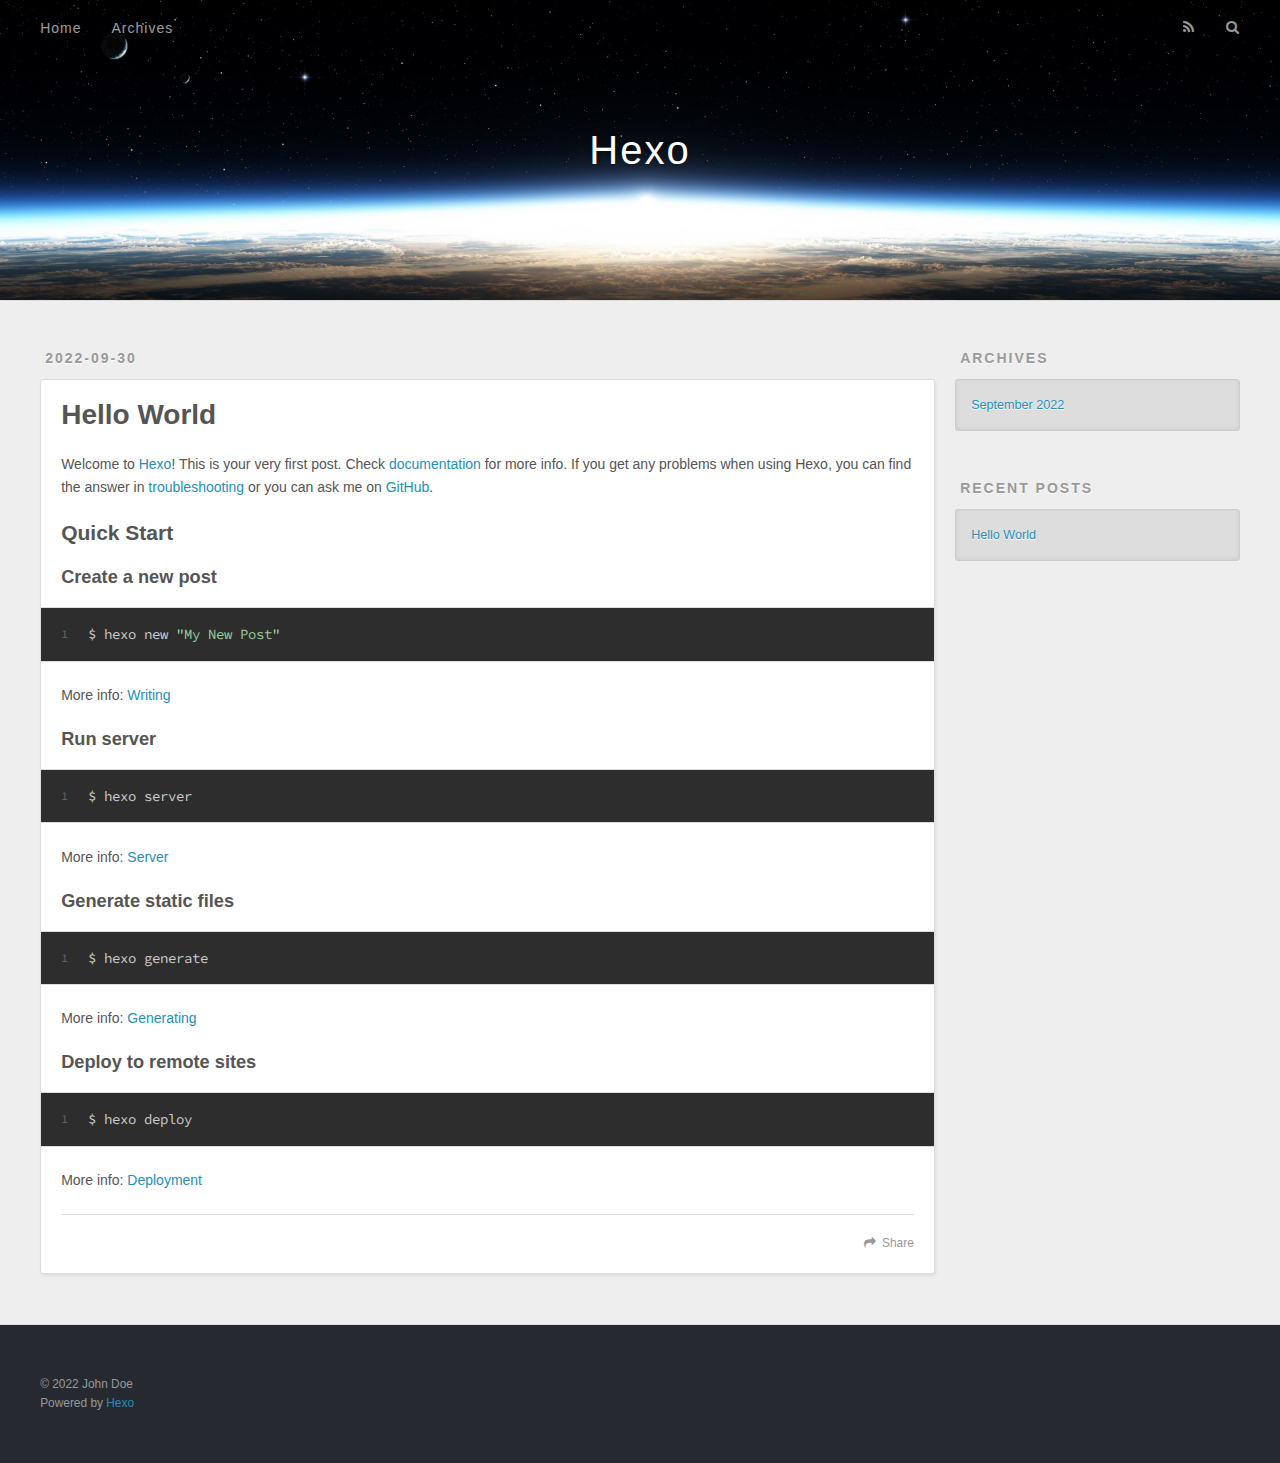
==== index.html @ 2710d6b4 "Site updated: 2022-09-30 20:19:35" ====
<!DOCTYPE html>
<html>
<head>
  <meta charset="utf-8">
  

  
  <title>Hexo</title>
  <meta name="viewport" content="width=device-width, initial-scale=1, maximum-scale=1">
  <meta property="og:type" content="website">
<meta property="og:title" content="Hexo">
<meta property="og:url" content="http://example.com/index.html">
<meta property="og:site_name" content="Hexo">
<meta property="og:locale" content="en_US">
<meta property="article:author" content="John Doe">
<meta name="twitter:card" content="summary">
  
    <link rel="alternate" href="/atom.xml" title="Hexo" type="application/atom+xml">
  
  
    <link rel="icon" href="/favicon.png">
  
  
    <link href="//fonts.googleapis.com/css?family=Source+Code+Pro" rel="stylesheet" type="text/css">
  
  
<link rel="stylesheet" href="/css/style.css">

<meta name="generator" content="Hexo 5.4.2"></head>

<body>
  <div id="container">
    <div id="wrap">
      <header id="header">
  <div id="banner"></div>
  <div id="header-outer" class="outer">
    <div id="header-title" class="inner">
      <h1 id="logo-wrap">
        <a href="/" id="logo">Hexo</a>
      </h1>
      
    </div>
    <div id="header-inner" class="inner">
      <nav id="main-nav">
        <a id="main-nav-toggle" class="nav-icon"></a>
        
          <a class="main-nav-link" href="/">Home</a>
        
          <a class="main-nav-link" href="/archives">Archives</a>
        
      </nav>
      <nav id="sub-nav">
        
          <a id="nav-rss-link" class="nav-icon" href="/atom.xml" title="RSS Feed"></a>
        
        <a id="nav-search-btn" class="nav-icon" title="Search"></a>
      </nav>
      <div id="search-form-wrap">
        <form action="//google.com/search" method="get" accept-charset="UTF-8" class="search-form"><input type="search" name="q" class="search-form-input" placeholder="Search"><button type="submit" class="search-form-submit">&#xF002;</button><input type="hidden" name="sitesearch" value="http://example.com"></form>
      </div>
    </div>
  </div>
</header>
      <div class="outer">
        <section id="main">
  
    <article id="post-hello-world" class="article article-type-post" itemscope itemprop="blogPost">
  <div class="article-meta">
    <a href="/2022/09/30/hello-world/" class="article-date">
  <time datetime="2022-09-30T12:15:28.536Z" itemprop="datePublished">2022-09-30</time>
</a>
    
  </div>
  <div class="article-inner">
    
    
      <header class="article-header">
        
  
    <h1 itemprop="name">
      <a class="article-title" href="/2022/09/30/hello-world/">Hello World</a>
    </h1>
  

      </header>
    
    <div class="article-entry" itemprop="articleBody">
      
        <p>Welcome to <a target="_blank" rel="noopener" href="https://hexo.io/">Hexo</a>! This is your very first post. Check <a target="_blank" rel="noopener" href="https://hexo.io/docs/">documentation</a> for more info. If you get any problems when using Hexo, you can find the answer in <a target="_blank" rel="noopener" href="https://hexo.io/docs/troubleshooting.html">troubleshooting</a> or you can ask me on <a target="_blank" rel="noopener" href="https://github.com/hexojs/hexo/issues">GitHub</a>.</p>
<h2 id="Quick-Start"><a href="#Quick-Start" class="headerlink" title="Quick Start"></a>Quick Start</h2><h3 id="Create-a-new-post"><a href="#Create-a-new-post" class="headerlink" title="Create a new post"></a>Create a new post</h3><figure class="highlight bash"><table><tr><td class="gutter"><pre><span class="line">1</span><br></pre></td><td class="code"><pre><span class="line">$ hexo new <span class="string">&quot;My New Post&quot;</span></span><br></pre></td></tr></table></figure>

<p>More info: <a target="_blank" rel="noopener" href="https://hexo.io/docs/writing.html">Writing</a></p>
<h3 id="Run-server"><a href="#Run-server" class="headerlink" title="Run server"></a>Run server</h3><figure class="highlight bash"><table><tr><td class="gutter"><pre><span class="line">1</span><br></pre></td><td class="code"><pre><span class="line">$ hexo server</span><br></pre></td></tr></table></figure>

<p>More info: <a target="_blank" rel="noopener" href="https://hexo.io/docs/server.html">Server</a></p>
<h3 id="Generate-static-files"><a href="#Generate-static-files" class="headerlink" title="Generate static files"></a>Generate static files</h3><figure class="highlight bash"><table><tr><td class="gutter"><pre><span class="line">1</span><br></pre></td><td class="code"><pre><span class="line">$ hexo generate</span><br></pre></td></tr></table></figure>

<p>More info: <a target="_blank" rel="noopener" href="https://hexo.io/docs/generating.html">Generating</a></p>
<h3 id="Deploy-to-remote-sites"><a href="#Deploy-to-remote-sites" class="headerlink" title="Deploy to remote sites"></a>Deploy to remote sites</h3><figure class="highlight bash"><table><tr><td class="gutter"><pre><span class="line">1</span><br></pre></td><td class="code"><pre><span class="line">$ hexo deploy</span><br></pre></td></tr></table></figure>

<p>More info: <a target="_blank" rel="noopener" href="https://hexo.io/docs/one-command-deployment.html">Deployment</a></p>

      
    </div>
    <footer class="article-footer">
      <a data-url="http://example.com/2022/09/30/hello-world/" data-id="cl8og8wi50000aouy9uccczaz" class="article-share-link">Share</a>
      
      
    </footer>
  </div>
  
</article>


  


</section>
        
          <aside id="sidebar">
  
    

  
    

  
    
  
    
  <div class="widget-wrap">
    <h3 class="widget-title">Archives</h3>
    <div class="widget">
      <ul class="archive-list"><li class="archive-list-item"><a class="archive-list-link" href="/archives/2022/09/">September 2022</a></li></ul>
    </div>
  </div>


  
    
  <div class="widget-wrap">
    <h3 class="widget-title">Recent Posts</h3>
    <div class="widget">
      <ul>
        
          <li>
            <a href="/2022/09/30/hello-world/">Hello World</a>
          </li>
        
      </ul>
    </div>
  </div>

  
</aside>
        
      </div>
      <footer id="footer">
  
  <div class="outer">
    <div id="footer-info" class="inner">
      &copy; 2022 John Doe<br>
      Powered by <a href="http://hexo.io/" target="_blank">Hexo</a>
    </div>
  </div>
</footer>
    </div>
    <nav id="mobile-nav">
  
    <a href="/" class="mobile-nav-link">Home</a>
  
    <a href="/archives" class="mobile-nav-link">Archives</a>
  
</nav>
    

<script src="//ajax.googleapis.com/ajax/libs/jquery/2.0.3/jquery.min.js"></script>


  
<link rel="stylesheet" href="/fancybox/jquery.fancybox.css">

  
<script src="/fancybox/jquery.fancybox.pack.js"></script>




<script src="/js/script.js"></script>




  </div>
</body>
</html>
---- css/style.css ----
body {
  width: 100%;
}
body:before,
body:after {
  content: "";
  display: table;
}
body:after {
  clear: both;
}
html,
body,
div,
span,
applet,
object,
iframe,
h1,
h2,
h3,
h4,
h5,
h6,
p,
blockquote,
pre,
a,
abbr,
acronym,
address,
big,
cite,
code,
del,
dfn,
em,
img,
ins,
kbd,
q,
s,
samp,
small,
strike,
strong,
sub,
sup,
tt,
var,
dl,
dt,
dd,
ol,
ul,
li,
fieldset,
form,
label,
legend,
table,
caption,
tbody,
tfoot,
thead,
tr,
th,
td {
  margin: 0;
  padding: 0;
  border: 0;
  outline: 0;
  font-weight: inherit;
  font-style: inherit;
  font-family: inherit;
  font-size: 100%;
  vertical-align: baseline;
}
body {
  line-height: 1;
  color: #000;
  background: #fff;
}
ol,
ul {
  list-style: none;
}
table {
  border-collapse: separate;
  border-spacing: 0;
  vertical-align: middle;
}
caption,
th,
td {
  text-align: left;
  font-weight: normal;
  vertical-align: middle;
}
a img {
  border: none;
}
input,
button {
  margin: 0;
  padding: 0;
}
input::-moz-focus-inner,
button::-moz-focus-inner {
  border: 0;
  padding: 0;
}
@font-face {
  font-family: FontAwesome;
  font-style: normal;
  font-weight: normal;
  src: url("fonts/fontawesome-webfont.eot?v=#4.0.3");
  src: url("fonts/fontawesome-webfont.eot?#iefix&v=#4.0.3") format("embedded-opentype"), url("fonts/fontawesome-webfont.woff?v=#4.0.3") format("woff"), url("fonts/fontawesome-webfont.ttf?v=#4.0.3") format("truetype"), url("fonts/fontawesome-webfont.svg#fontawesomeregular?v=#4.0.3") format("svg");
}
html,
body,
#container {
  height: 100%;
}
body {
  background: #eee;
  font: 14px -apple-system, BlinkMacSystemFont, "Segoe UI", "Roboto", "Oxygen", "Ubuntu", "Cantarell", "Fira Sans", "Droid Sans", "Helvetica Neue", sans-serif;
  -webkit-text-size-adjust: 100%;
}
.outer {
  max-width: 1220px;
  margin: 0 auto;
  padding: 0 20px;
}
.outer:before,
.outer:after {
  content: "";
  display: table;
}
.outer:after {
  clear: both;
}
.inner {
  display: inline;
  float: left;
  width: 98.33333333333333%;
  margin: 0 0.833333333333333%;
}
.left,
.alignleft {
  float: left;
}
.right,
.alignright {
  float: right;
}
.clear {
  clear: both;
}
#container {
  position: relative;
}
.mobile-nav-on {
  overflow: hidden;
}
#wrap {
  height: 100%;
  width: 100%;
  position: absolute;
  top: 0;
  left: 0;
  -webkit-transition: 0.2s ease-out;
  -moz-transition: 0.2s ease-out;
  -ms-transition: 0.2s ease-out;
  transition: 0.2s ease-out;
  z-index: 1;
  background: #eee;
}
.mobile-nav-on #wrap {
  left: 280px;
}
@media screen and (min-width: 768px) {
  #main {
    display: inline;
    float: left;
    width: 73.33333333333333%;
    margin: 0 0.833333333333333%;
  }
}
.article-date,
.article-category-link,
.archive-year,
.widget-title {
  text-decoration: none;
  text-transform: uppercase;
  letter-spacing: 2px;
  color: #999;
  margin-bottom: 1em;
  margin-left: 5px;
  line-height: 1em;
  text-shadow: 0 1px #fff;
  font-weight: bold;
}
.article-inner,
.archive-article-inner {
  background: #fff;
  -webkit-box-shadow: 1px 2px 3px #ddd;
  box-shadow: 1px 2px 3px #ddd;
  border: 1px solid #ddd;
  border-radius: 3px;
}
.article-entry h1,
.widget h1 {
  font-size: 2em;
}
.article-entry h2,
.widget h2 {
  font-size: 1.5em;
}
.article-entry h3,
.widget h3 {
  font-size: 1.3em;
}
.article-entry h4,
.widget h4 {
  font-size: 1.2em;
}
.article-entry h5,
.widget h5 {
  font-size: 1em;
}
.article-entry h6,
.widget h6 {
  font-size: 1em;
  color: #999;
}
.article-entry hr,
.widget hr {
  border: 1px dashed #ddd;
}
.article-entry strong,
.widget strong {
  font-weight: bold;
}
.article-entry em,
.widget em,
.article-entry cite,
.widget cite {
  font-style: italic;
}
.article-entry sup,
.widget sup,
.article-entry sub,
.widget sub {
  font-size: 0.75em;
  line-height: 0;
  position: relative;
  vertical-align: baseline;
}
.article-entry sup,
.widget sup {
  top: -0.5em;
}
.article-entry sub,
.widget sub {
  bottom: -0.2em;
}
.article-entry small,
.widget small {
  font-size: 0.85em;
}
.article-entry acronym,
.widget acronym,
.article-entry abbr,
.widget abbr {
  border-bottom: 1px dotted;
}
.article-entry ul,
.widget ul,
.article-entry ol,
.widget ol,
.article-entry dl,
.widget dl {
  margin: 0 20px;
  line-height: 1.6em;
}
.article-entry ul ul,
.widget ul ul,
.article-entry ol ul,
.widget ol ul,
.article-entry ul ol,
.widget ul ol,
.article-entry ol ol,
.widget ol ol {
  margin-top: 0;
  margin-bottom: 0;
}
.article-entry ul,
.widget ul {
  list-style: disc;
}
.article-entry ol,
.widget ol {
  list-style: decimal;
}
.article-entry dt,
.widget dt {
  font-weight: bold;
}
#header {
  height: 300px;
  position: relative;
  border-bottom: 1px solid #ddd;
}
#header:before,
#header:after {
  content: "";
  position: absolute;
  left: 0;
  right: 0;
  height: 40px;
}
#header:before {
  top: 0;
  background: -webkit-linear-gradient(rgba(0,0,0,0.2), transparent);
  background: -moz-linear-gradient(rgba(0,0,0,0.2), transparent);
  background: -ms-linear-gradient(rgba(0,0,0,0.2), transparent);
  background: linear-gradient(rgba(0,0,0,0.2), transparent);
}
#header:after {
  bottom: 0;
  background: -webkit-linear-gradient(transparent, rgba(0,0,0,0.2));
  background: -moz-linear-gradient(transparent, rgba(0,0,0,0.2));
  background: -ms-linear-gradient(transparent, rgba(0,0,0,0.2));
  background: linear-gradient(transparent, rgba(0,0,0,0.2));
}
#header-outer {
  height: 100%;
  position: relative;
}
#header-inner {
  position: relative;
  overflow: hidden;
}
#banner {
  position: absolute;
  top: 0;
  left: 0;
  width: 100%;
  height: 100%;
  background: url("images/banner.jpg") center #000;
  background-size: cover;
  z-index: -1;
}
#header-title {
  text-align: center;
  height: 40px;
  position: absolute;
  top: 50%;
  left: 0;
  margin-top: -20px;
}
#logo,
#subtitle {
  text-decoration: none;
  color: #fff;
  font-weight: 300;
  text-shadow: 0 1px 4px rgba(0,0,0,0.3);
}
#logo {
  font-size: 40px;
  line-height: 40px;
  letter-spacing: 2px;
}
#subtitle {
  font-size: 16px;
  line-height: 16px;
  letter-spacing: 1px;
}
#subtitle-wrap {
  margin-top: 16px;
}
#main-nav {
  float: left;
  margin-left: -15px;
}
.nav-icon,
.main-nav-link {
  float: left;
  color: #fff;
  opacity: 0.6;
  text-decoration: none;
  text-shadow: 0 1px rgba(0,0,0,0.2);
  -webkit-transition: opacity 0.2s;
  -moz-transition: opacity 0.2s;
  -ms-transition: opacity 0.2s;
  transition: opacity 0.2s;
  display: block;
  padding: 20px 15px;
}
.nav-icon:hover,
.main-nav-link:hover {
  opacity: 1;
}
.nav-icon {
  font-family: FontAwesome;
  text-align: center;
  font-size: 14px;
  width: 14px;
  height: 14px;
  padding: 20px 15px;
  position: relative;
  cursor: pointer;
}
.main-nav-link {
  font-weight: 300;
  letter-spacing: 1px;
}
@media screen and (max-width: 479px) {
  .main-nav-link {
    display: none;
  }
}
#main-nav-toggle {
  display: none;
}
#main-nav-toggle:before {
  content: "\f0c9";
}
@media screen and (max-width: 479px) {
  #main-nav-toggle {
    display: block;
  }
}
#sub-nav {
  float: right;
  margin-right: -15px;
}
#nav-rss-link:before {
  content: "\f09e";
}
#nav-search-btn:before {
  content: "\f002";
}
#search-form-wrap {
  position: absolute;
  top: 15px;
  width: 150px;
  height: 30px;
  right: -150px;
  opacity: 0;
  -webkit-transition: 0.2s ease-out;
  -moz-transition: 0.2s ease-out;
  -ms-transition: 0.2s ease-out;
  transition: 0.2s ease-out;
}
#search-form-wrap.on {
  opacity: 1;
  right: 0;
}
@media screen and (max-width: 479px) {
  #search-form-wrap {
    width: 100%;
    right: -100%;
  }
}
.search-form {
  position: absolute;
  top: 0;
  left: 0;
  right: 0;
  background: #fff;
  padding: 5px 15px;
  border-radius: 15px;
  -webkit-box-shadow: 0 0 10px rgba(0,0,0,0.3);
  box-shadow: 0 0 10px rgba(0,0,0,0.3);
}
.search-form-input {
  border: none;
  background: none;
  color: #555;
  width: 100%;
  font: 13px -apple-system, BlinkMacSystemFont, "Segoe UI", "Roboto", "Oxygen", "Ubuntu", "Cantarell", "Fira Sans", "Droid Sans", "Helvetica Neue", sans-serif;
  outline: none;
}
.search-form-input::-webkit-search-results-decoration,
.search-form-input::-webkit-search-cancel-button {
  -webkit-appearance: none;
}
.search-form-submit {
  position: absolute;
  top: 50%;
  right: 10px;
  margin-top: -7px;
  font: 13px FontAwesome;
  border: none;
  background: none;
  color: #bbb;
  cursor: pointer;
}
.search-form-submit:hover,
.search-form-submit:focus {
  color: #777;
}
.article {
  margin: 50px 0;
}
.article-inner {
  overflow: hidden;
}
.article-meta:before,
.article-meta:after {
  content: "";
  display: table;
}
.article-meta:after {
  clear: both;
}
.article-date {
  float: left;
}
.article-category {
  float: left;
  line-height: 1em;
  color: #ccc;
  text-shadow: 0 1px #fff;
  margin-left: 8px;
}
.article-category:before {
  content: "\2022";
}
.article-category-link {
  margin: 0 12px 1em;
}
.article-header {
  padding: 20px 20px 0;
}
.article-title {
  text-decoration: none;
  font-size: 2em;
  font-weight: bold;
  color: #555;
  line-height: 1.1em;
  -webkit-transition: color 0.2s;
  -moz-transition: color 0.2s;
  -ms-transition: color 0.2s;
  transition: color 0.2s;
}
a.article-title:hover {
  color: #258fb8;
}
.article-entry {
  color: #555;
  padding: 0 20px;
}
.article-entry:before,
.article-entry:after {
  content: "";
  display: table;
}
.article-entry:after {
  clear: both;
}
.article-entry p,
.article-entry table {
  line-height: 1.6em;
  margin: 1.6em 0;
}
.article-entry h1,
.article-entry h2,
.article-entry h3,
.article-entry h4,
.article-entry h5,
.article-entry h6 {
  font-weight: bold;
}
.article-entry h1,
.article-entry h2,
.article-entry h3,
.article-entry h4,
.article-entry h5,
.article-entry h6 {
  line-height: 1.1em;
  margin: 1.1em 0;
}
.article-entry a {
  color: #258fb8;
  text-decoration: none;
}
.article-entry a:hover {
  text-decoration: underline;
}
.article-entry ul,
.article-entry ol,
.article-entry dl {
  margin-top: 1.6em;
  margin-bottom: 1.6em;
}
.article-entry img,
.article-entry video {
  max-width: 100%;
  height: auto;
  display: block;
  margin: auto;
}
.article-entry iframe {
  border: none;
}
.article-entry table {
  width: 100%;
  border-collapse: collapse;
  border-spacing: 0;
}
.article-entry th {
  font-weight: bold;
  border-bottom: 3px solid #ddd;
  padding-bottom: 0.5em;
}
.article-entry td {
  border-bottom: 1px solid #ddd;
  padding: 10px 0;
}
.article-entry blockquote {
  font-family: Georgia, "Times New Roman", serif;
  font-size: 1.4em;
  margin: 1.6em 20px;
  text-align: center;
}
.article-entry blockquote footer {
  font-size: 14px;
  margin: 1.6em 0;
  font-family: -apple-system, BlinkMacSystemFont, "Segoe UI", "Roboto", "Oxygen", "Ubuntu", "Cantarell", "Fira Sans", "Droid Sans", "Helvetica Neue", sans-serif;
}
.article-entry blockquote footer cite:before {
  content: "—";
  padding: 0 0.5em;
}
.article-entry .pullquote {
  text-align: left;
  width: 45%;
  margin: 0;
}
.article-entry .pullquote.left {
  margin-left: 0.5em;
  margin-right: 1em;
}
.article-entry .pullquote.right {
  margin-right: 0.5em;
  margin-left: 1em;
}
.article-entry .caption {
  color: #999;
  display: block;
  font-size: 0.9em;
  margin-top: 0.5em;
  position: relative;
  text-align: center;
}
.article-entry .video-container {
  position: relative;
  padding-top: 56.25%;
  height: 0;
  overflow: hidden;
}
.article-entry .video-container iframe,
.article-entry .video-container object,
.article-entry .video-container embed {
  position: absolute;
  top: 0;
  left: 0;
  width: 100%;
  height: 100%;
  margin-top: 0;
}
.article-more-link a {
  display: inline-block;
  line-height: 1em;
  padding: 6px 15px;
  border-radius: 15px;
  background: #eee;
  color: #999;
  text-shadow: 0 1px #fff;
  text-decoration: none;
}
.article-more-link a:hover {
  background: #258fb8;
  color: #fff;
  text-decoration: none;
  text-shadow: 0 1px #1e7293;
}
.article-footer {
  font-size: 0.85em;
  line-height: 1.6em;
  border-top: 1px solid #ddd;
  padding-top: 1.6em;
  margin: 0 20px 20px;
}
.article-footer:before,
.article-footer:after {
  content: "";
  display: table;
}
.article-footer:after {
  clear: both;
}
.article-footer a {
  color: #999;
  text-decoration: none;
}
.article-footer a:hover {
  color: #555;
}
.article-tag-list-item {
  float: left;
  margin-right: 10px;
}
.article-tag-list-link:before {
  content: "#";
}
.article-comment-link {
  float: right;
}
.article-comment-link:before {
  content: "\f075";
  font-family: FontAwesome;
  padding-right: 8px;
}
.article-share-link {
  cursor: pointer;
  float: right;
  margin-left: 20px;
}
.article-share-link:before {
  content: "\f064";
  font-family: FontAwesome;
  padding-right: 6px;
}
#article-nav {
  position: relative;
}
#article-nav:before,
#article-nav:after {
  content: "";
  display: table;
}
#article-nav:after {
  clear: both;
}
@media screen and (min-width: 768px) {
  #article-nav {
    margin: 50px 0;
  }
  #article-nav:before {
    width: 8px;
    height: 8px;
    position: absolute;
    top: 50%;
    left: 50%;
    margin-top: -4px;
    margin-left: -4px;
    content: "";
    border-radius: 50%;
    background: #ddd;
    -webkit-box-shadow: 0 1px 2px #fff;
    box-shadow: 0 1px 2px #fff;
  }
}
.article-nav-link-wrap {
  text-decoration: none;
  text-shadow: 0 1px #fff;
  color: #999;
  -webkit-box-sizing: border-box;
  -moz-box-sizing: border-box;
  box-sizing: border-box;
  margin-top: 50px;
  text-align: center;
  display: block;
}
.article-nav-link-wrap:hover {
  color: #555;
}
@media screen and (min-width: 768px) {
  .article-nav-link-wrap {
    width: 50%;
    margin-top: 0;
  }
}
@media screen and (min-width: 768px) {
  #article-nav-newer {
    float: left;
    text-align: right;
    padding-right: 20px;
  }
}
@media screen and (min-width: 768px) {
  #article-nav-older {
    float: right;
    text-align: left;
    padding-left: 20px;
  }
}
.article-nav-caption {
  text-transform: uppercase;
  letter-spacing: 2px;
  color: #ddd;
  line-height: 1em;
  font-weight: bold;
}
#article-nav-newer .article-nav-caption {
  margin-right: -2px;
}
.article-nav-title {
  font-size: 0.85em;
  line-height: 1.6em;
  margin-top: 0.5em;
}
.article-share-box {
  position: absolute;
  display: none;
  background: #fff;
  -webkit-box-shadow: 1px 2px 10px rgba(0,0,0,0.2);
  box-shadow: 1px 2px 10px rgba(0,0,0,0.2);
  border-radius: 3px;
  margin-left: -145px;
  overflow: hidden;
  z-index: 1;
}
.article-share-box.on {
  display: block;
}
.article-share-input {
  width: 100%;
  background: none;
  -webkit-box-sizing: border-box;
  -moz-box-sizing: border-box;
  box-sizing: border-box;
  font: 14px -apple-system, BlinkMacSystemFont, "Segoe UI", "Roboto", "Oxygen", "Ubuntu", "Cantarell", "Fira Sans", "Droid Sans", "Helvetica Neue", sans-serif;
  padding: 0 15px;
  color: #555;
  outline: none;
  border: 1px solid #ddd;
  border-radius: 3px 3px 0 0;
  height: 36px;
  line-height: 36px;
}
.article-share-links {
  background: #eee;
}
.article-share-links:before,
.article-share-links:after {
  content: "";
  display: table;
}
.article-share-links:after {
  clear: both;
}
.article-share-twitter,
.article-share-facebook,
.article-share-pinterest,
.article-share-google {
  width: 50px;
  height: 36px;
  display: block;
  float: left;
  position: relative;
  color: #999;
  text-shadow: 0 1px #fff;
}
.article-share-twitter:before,
.article-share-facebook:before,
.article-share-pinterest:before,
.article-share-google:before {
  font-size: 20px;
  font-family: FontAwesome;
  width: 20px;
  height: 20px;
  position: absolute;
  top: 50%;
  left: 50%;
  margin-top: -10px;
  margin-left: -10px;
  text-align: center;
}
.article-share-twitter:hover,
.article-share-facebook:hover,
.article-share-pinterest:hover,
.article-share-google:hover {
  color: #fff;
}
.article-share-twitter:before {
  content: "\f099";
}
.article-share-twitter:hover {
  background: #00aced;
  text-shadow: 0 1px #008abe;
}
.article-share-facebook:before {
  content: "\f09a";
}
.article-share-facebook:hover {
  background: #3b5998;
  text-shadow: 0 1px #2f477a;
}
.article-share-pinterest:before {
  content: "\f0d2";
}
.article-share-pinterest:hover {
  background: #cb2027;
  text-shadow: 0 1px #a21a1f;
}
.article-share-google:before {
  content: "\f0d5";
}
.article-share-google:hover {
  background: #dd4b39;
  text-shadow: 0 1px #be3221;
}
.article-gallery {
  background: #000;
  position: relative;
}
.article-gallery-photos {
  position: relative;
  overflow: hidden;
}
.article-gallery-img {
  display: none;
  max-width: 100%;
}
.article-gallery-img:first-child {
  display: block;
}
.article-gallery-img.loaded {
  position: absolute;
  display: block;
}
.article-gallery-img img {
  display: block;
  max-width: 100%;
  margin: 0 auto;
}
#comments {
  background: #fff;
  -webkit-box-shadow: 1px 2px 3px #ddd;
  box-shadow: 1px 2px 3px #ddd;
  padding: 20px;
  border: 1px solid #ddd;
  border-radius: 3px;
  margin: 50px 0;
}
#comments a {
  color: #258fb8;
}
.archives-wrap {
  margin: 50px 0;
}
.archives:before,
.archives:after {
  content: "";
  display: table;
}
.archives:after {
  clear: both;
}
.archive-year-wrap {
  margin-bottom: 1em;
}
.archives {
  -webkit-column-gap: 10px;
  -moz-column-gap: 10px;
  column-gap: 10px;
}
@media screen and (min-width: 480px) and (max-width: 767px) {
  .archives {
    -webkit-column-count: 2;
    -moz-column-count: 2;
    column-count: 2;
  }
}
@media screen and (min-width: 768px) {
  .archives {
    -webkit-column-count: 3;
    -moz-column-count: 3;
    column-count: 3;
  }
}
.archive-article {
  -webkit-column-break-inside: avoid;
  page-break-inside: avoid;
  overflow: hidden;
  break-inside: avoid-column;
}
.archive-article-inner {
  padding: 10px;
  margin-bottom: 15px;
}
.archive-article-title {
  text-decoration: none;
  font-weight: bold;
  color: #555;
  -webkit-transition: color 0.2s;
  -moz-transition: color 0.2s;
  -ms-transition: color 0.2s;
  transition: color 0.2s;
  line-height: 1.6em;
}
.archive-article-title:hover {
  color: #258fb8;
}
.archive-article-footer {
  margin-top: 1em;
}
.archive-article-date {
  color: #999;
  text-decoration: none;
  font-size: 0.85em;
  line-height: 1em;
  margin-bottom: 0.5em;
  display: block;
}
#page-nav {
  margin: 50px auto;
  background: #fff;
  -webkit-box-shadow: 1px 2px 3px #ddd;
  box-shadow: 1px 2px 3px #ddd;
  border: 1px solid #ddd;
  border-radius: 3px;
  text-align: center;
  color: #999;
  overflow: hidden;
}
#page-nav:before,
#page-nav:after {
  content: "";
  display: table;
}
#page-nav:after {
  clear: both;
}
#page-nav a,
#page-nav span {
  padding: 10px 20px;
  line-height: 1;
  height: 2ex;
}
#page-nav a {
  color: #999;
  text-decoration: none;
}
#page-nav a:hover {
  background: #999;
  color: #fff;
}
#page-nav .prev {
  float: left;
}
#page-nav .next {
  float: right;
}
#page-nav .page-number {
  display: inline-block;
}
@media screen and (max-width: 479px) {
  #page-nav .page-number {
    display: none;
  }
}
#page-nav .current {
  color: #555;
  font-weight: bold;
}
#page-nav .space {
  color: #ddd;
}
#footer {
  background: #262a30;
  padding: 50px 0;
  border-top: 1px solid #ddd;
  color: #999;
}
#footer a {
  color: #258fb8;
  text-decoration: none;
}
#footer a:hover {
  text-decoration: underline;
}
#footer-info {
  line-height: 1.6em;
  font-size: 0.85em;
}
.article-entry pre,
.article-entry .highlight {
  background: #2d2d2d;
  margin: 0 -20px;
  padding: 15px 20px;
  border-style: solid;
  border-color: #ddd;
  border-width: 1px 0;
  overflow: auto;
  color: #ccc;
  line-height: 22.400000000000002px;
}
.article-entry .highlight .gutter pre,
.article-entry .gist .gist-file .gist-data .line-numbers {
  color: #666;
  font-size: 0.85em;
}
.article-entry pre,
.article-entry code {
  font-family: "Source Code Pro", Consolas, Monaco, Menlo, Consolas, monospace;
}
.article-entry code {
  background: #eee;
  text-shadow: 0 1px #fff;
  padding: 0 0.3em;
}
.article-entry pre code {
  background: none;
  text-shadow: none;
  padding: 0;
}
.article-entry .highlight pre {
  border: none;
  margin: 0;
  padding: 0;
}
.article-entry .highlight table {
  margin: 0;
  width: auto;
}
.article-entry .highlight td {
  border: none;
  padding: 0;
}
.article-entry .highlight figcaption {
  font-size: 0.85em;
  color: #999;
  line-height: 1em;
  margin-bottom: 1em;
}
.article-entry .highlight figcaption:before,
.article-entry .highlight figcaption:after {
  content: "";
  display: table;
}
.article-entry .highlight figcaption:after {
  clear: both;
}
.article-entry .highlight figcaption a {
  float: right;
}
.article-entry .highlight .gutter pre {
  text-align: right;
  padding-right: 20px;
}
.article-entry .highlight .line {
  height: 22.400000000000002px;
}
.article-entry .highlight .line.marked {
  background: #515151;
}
.article-entry .gist {
  margin: 0 -20px;
  border-style: solid;
  border-color: #ddd;
  border-width: 1px 0;
  background: #2d2d2d;
  padding: 15px 20px 15px 0;
}
.article-entry .gist .gist-file {
  border: none;
  font-family: "Source Code Pro", Consolas, Monaco, Menlo, Consolas, monospace;
  margin: 0;
}
.article-entry .gist .gist-file .gist-data {
  background: none;
  border: none;
}
.article-entry .gist .gist-file .gist-data .line-numbers {
  background: none;
  border: none;
  padding: 0 20px 0 0;
}
.article-entry .gist .gist-file .gist-data .line-data {
  padding: 0 !important;
}
.article-entry .gist .gist-file .highlight {
  margin: 0;
  padding: 0;
  border: none;
}
.article-entry .gist .gist-file .gist-meta {
  background: #2d2d2d;
  color: #999;
  font: 0.85em -apple-system, BlinkMacSystemFont, "Segoe UI", "Roboto", "Oxygen", "Ubuntu", "Cantarell", "Fira Sans", "Droid Sans", "Helvetica Neue", sans-serif;
  text-shadow: 0 0;
  padding: 0;
  margin-top: 1em;
  margin-left: 20px;
}
.article-entry .gist .gist-file .gist-meta a {
  color: #258fb8;
  font-weight: normal;
}
.article-entry .gist .gist-file .gist-meta a:hover {
  text-decoration: underline;
}
pre .comment,
pre .title {
  color: #999;
}
pre .variable,
pre .attribute,
pre .tag,
pre .regexp,
pre .ruby .constant,
pre .xml .tag .title,
pre .xml .pi,
pre .xml .doctype,
pre .html .doctype,
pre .css .id,
pre .css .class,
pre .css .pseudo {
  color: #f2777a;
}
pre .number,
pre .preprocessor,
pre .built_in,
pre .literal,
pre .params,
pre .constant {
  color: #f99157;
}
pre .class,
pre .ruby .class .title,
pre .css .rules .attribute {
  color: #9c9;
}
pre .string,
pre .value,
pre .inheritance,
pre .header,
pre .ruby .symbol,
pre .xml .cdata {
  color: #9c9;
}
pre .css .hexcolor {
  color: #6cc;
}
pre .function,
pre .python .decorator,
pre .python .title,
pre .ruby .function .title,
pre .ruby .title .keyword,
pre .perl .sub,
pre .javascript .title,
pre .coffeescript .title {
  color: #69c;
}
pre .keyword,
pre .javascript .function {
  color: #c9c;
}
@media screen and (max-width: 479px) {
  #mobile-nav {
    position: absolute;
    top: 0;
    left: 0;
    width: 280px;
    height: 100%;
    background: #191919;
    border-right: 1px solid #fff;
  }
}
@media screen and (max-width: 479px) {
  .mobile-nav-link {
    display: block;
    color: #999;
    text-decoration: none;
    padding: 15px 20px;
    font-weight: bold;
  }
  .mobile-nav-link:hover {
    color: #fff;
  }
}
@media screen and (min-width: 768px) {
  #sidebar {
    display: inline;
    float: left;
    width: 23.333333333333332%;
    margin: 0 0.833333333333333%;
  }
}
.widget-wrap {
  margin: 50px 0;
}
.widget {
  color: #777;
  text-shadow: 0 1px #fff;
  background: #ddd;
  -webkit-box-shadow: 0 -1px 4px #ccc inset;
  box-shadow: 0 -1px 4px #ccc inset;
  border: 1px solid #ccc;
  padding: 15px;
  border-radius: 3px;
}
.widget a {
  color: #258fb8;
  text-decoration: none;
}
.widget a:hover {
  text-decoration: underline;
}
.widget ul ul,
.widget ol ul,
.widget dl ul,
.widget ul ol,
.widget ol ol,
.widget dl ol,
.widget ul dl,
.widget ol dl,
.widget dl dl {
  margin-left: 15px;
  list-style: disc;
}
.widget {
  line-height: 1.6em;
  word-wrap: break-word;
  font-size: 0.9em;
}
.widget ul,
.widget ol {
  list-style: none;
  margin: 0;
}
.widget ul ul,
.widget ol ul,
.widget ul ol,
.widget ol ol {
  margin: 0 20px;
}
.widget ul ul,
.widget ol ul {
  list-style: disc;
}
.widget ul ol,
.widget ol ol {
  list-style: decimal;
}
.category-list-count,
.tag-list-count,
.archive-list-count {
  padding-left: 5px;
  color: #999;
  font-size: 0.85em;
}
.category-list-count:before,
.tag-list-count:before,
.archive-list-count:before {
  content: "(";
}
.category-list-count:after,
.tag-list-count:after,
.archive-list-count:after {
  content: ")";
}
.tagcloud a {
  margin-right: 5px;
  display: inline-block;
}
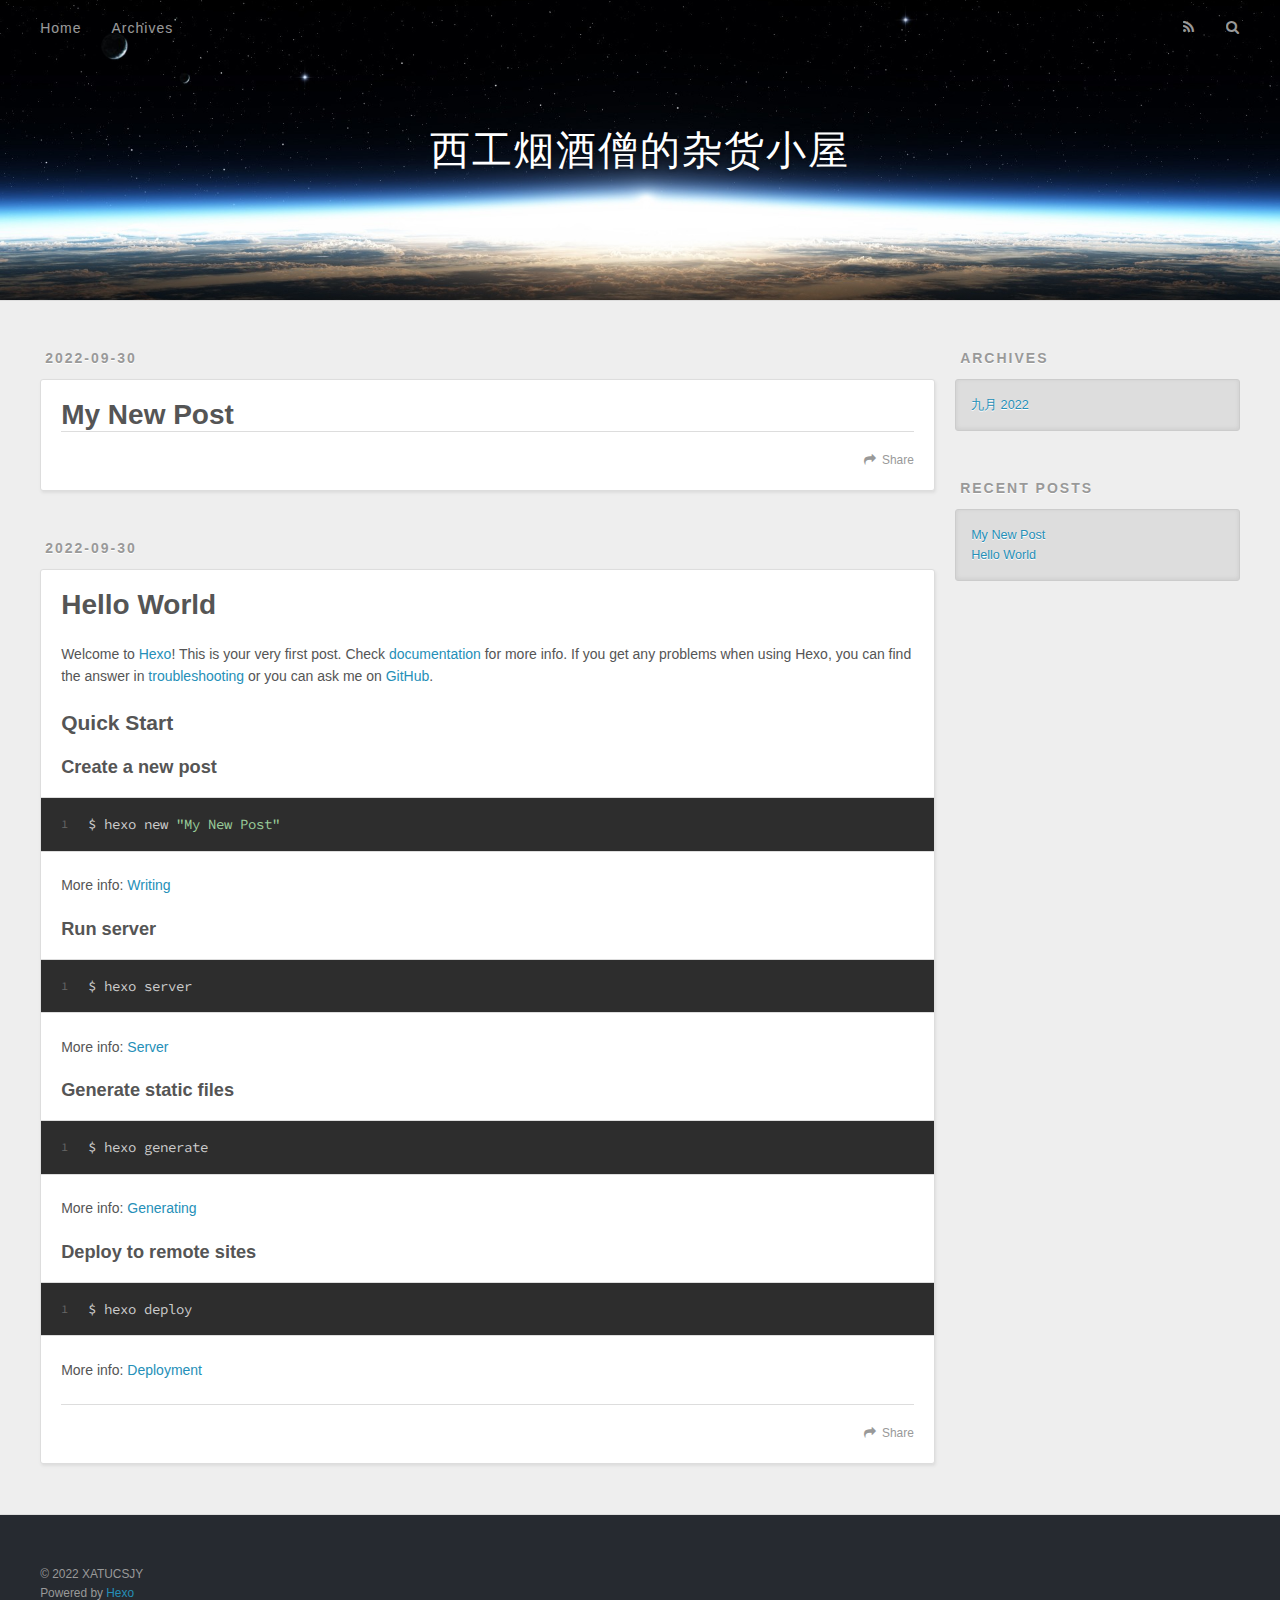
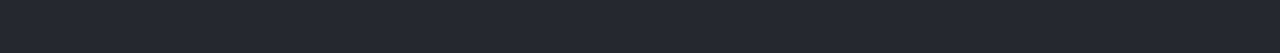
==== commit b11957d5: "Site updated: 2022-09-30 20:38:49" ====
--- a/index.html
+++ b/index.html
@@ -5,17 +5,17 @@
   
 
   
-  <title>Hexo</title>
+  <title>西工烟酒僧的杂货小屋</title>
   <meta name="viewport" content="width=device-width, initial-scale=1, maximum-scale=1">
   <meta property="og:type" content="website">
-<meta property="og:title" content="Hexo">
+<meta property="og:title" content="西工烟酒僧的杂货小屋">
 <meta property="og:url" content="http://example.com/index.html">
-<meta property="og:site_name" content="Hexo">
-<meta property="og:locale" content="en_US">
-<meta property="article:author" content="John Doe">
+<meta property="og:site_name" content="西工烟酒僧的杂货小屋">
+<meta property="og:locale" content="zh_CN">
+<meta property="article:author" content="XATUCSJY">
 <meta name="twitter:card" content="summary">
   
-    <link rel="alternate" href="/atom.xml" title="Hexo" type="application/atom+xml">
+    <link rel="alternate" href="/atom.xml" title="西工烟酒僧的杂货小屋" type="application/atom+xml">
   
   
     <link rel="icon" href="/favicon.png">
@@ -36,7 +36,7 @@
   <div id="header-outer" class="outer">
     <div id="header-title" class="inner">
       <h1 id="logo-wrap">
-        <a href="/" id="logo">Hexo</a>
+        <a href="/" id="logo">西工烟酒僧的杂货小屋</a>
       </h1>
       
     </div>
@@ -64,6 +64,42 @@
       <div class="outer">
         <section id="main">
   
+    <article id="post-My-New-Post" class="article article-type-post" itemscope itemprop="blogPost">
+  <div class="article-meta">
+    <a href="/2022/09/30/My-New-Post/" class="article-date">
+  <time datetime="2022-09-30T12:38:04.000Z" itemprop="datePublished">2022-09-30</time>
+</a>
+    
+  </div>
+  <div class="article-inner">
+    
+    
+      <header class="article-header">
+        
+  
+    <h1 itemprop="name">
+      <a class="article-title" href="/2022/09/30/My-New-Post/">My New Post</a>
+    </h1>
+  
+
+      </header>
+    
+    <div class="article-entry" itemprop="articleBody">
+      
+        
+      
+    </div>
+    <footer class="article-footer">
+      <a data-url="http://example.com/2022/09/30/My-New-Post/" data-id="cl8oh14pf000094uyhvx0e1rg" class="article-share-link">Share</a>
+      
+      
+    </footer>
+  </div>
+  
+</article>
+
+
+  
     <article id="post-hello-world" class="article article-type-post" itemscope itemprop="blogPost">
   <div class="article-meta">
     <a href="/2022/09/30/hello-world/" class="article-date">
@@ -131,7 +167,7 @@
   <div class="widget-wrap">
     <h3 class="widget-title">Archives</h3>
     <div class="widget">
-      <ul class="archive-list"><li class="archive-list-item"><a class="archive-list-link" href="/archives/2022/09/">September 2022</a></li></ul>
+      <ul class="archive-list"><li class="archive-list-item"><a class="archive-list-link" href="/archives/2022/09/">九月 2022</a></li></ul>
     </div>
   </div>
 
@@ -144,6 +180,10 @@
       <ul>
         
           <li>
+            <a href="/2022/09/30/My-New-Post/">My New Post</a>
+          </li>
+        
+          <li>
             <a href="/2022/09/30/hello-world/">Hello World</a>
           </li>
         
@@ -159,7 +199,7 @@
   
   <div class="outer">
     <div id="footer-info" class="inner">
-      &copy; 2022 John Doe<br>
+      &copy; 2022 XATUCSJY<br>
       Powered by <a href="http://hexo.io/" target="_blank">Hexo</a>
     </div>
   </div>
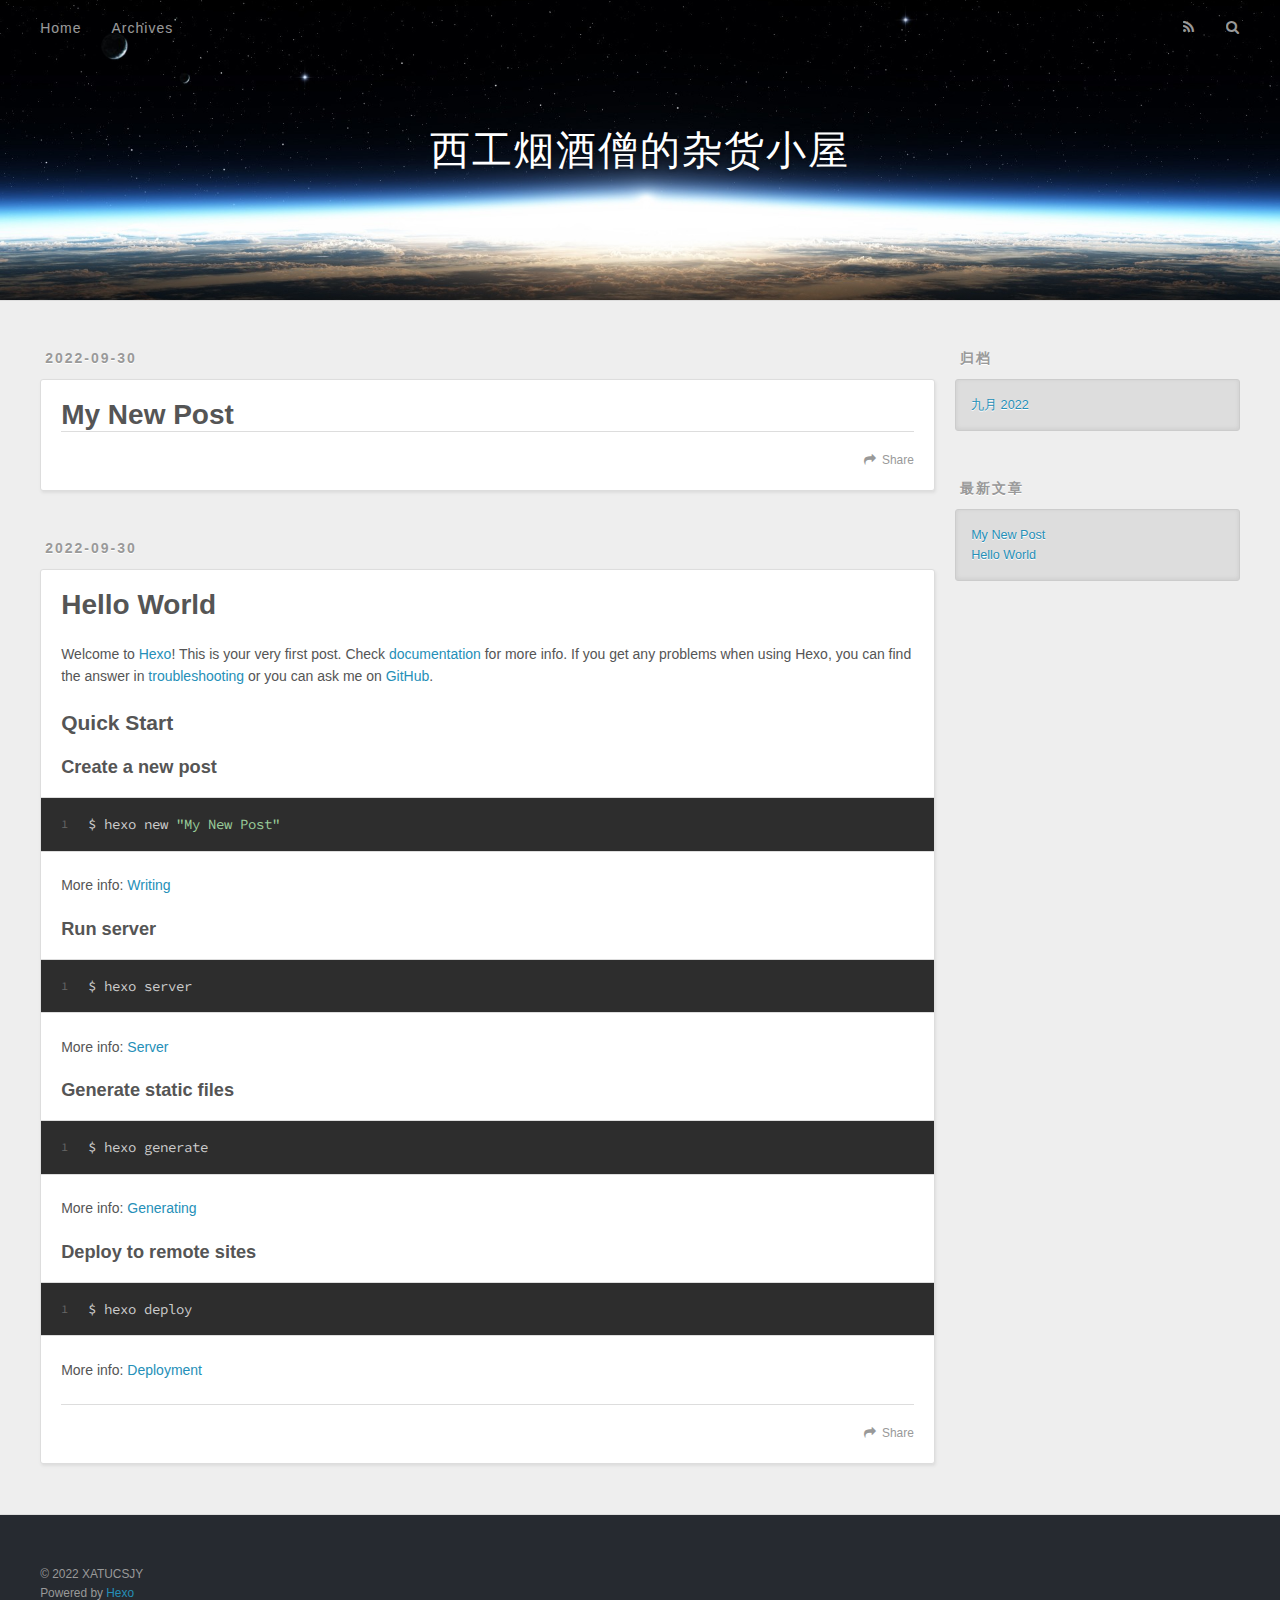
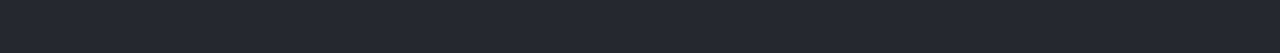
==== commit 63973765: "Site updated: 2022-09-30 20:58:29" ====
--- a/index.html
+++ b/index.html
@@ -53,7 +53,7 @@
         
           <a id="nav-rss-link" class="nav-icon" href="/atom.xml" title="RSS Feed"></a>
         
-        <a id="nav-search-btn" class="nav-icon" title="Search"></a>
+        <a id="nav-search-btn" class="nav-icon" title="搜索"></a>
       </nav>
       <div id="search-form-wrap">
         <form action="//google.com/search" method="get" accept-charset="UTF-8" class="search-form"><input type="search" name="q" class="search-form-input" placeholder="Search"><button type="submit" class="search-form-submit">&#xF002;</button><input type="hidden" name="sitesearch" value="http://example.com"></form>
@@ -90,7 +90,7 @@
       
     </div>
     <footer class="article-footer">
-      <a data-url="http://example.com/2022/09/30/My-New-Post/" data-id="cl8oh14pf000094uyhvx0e1rg" class="article-share-link">Share</a>
+      <a data-url="http://example.com/2022/09/30/My-New-Post/" data-id="cl8ohr1zi000054uyezqf742b" class="article-share-link">Share</a>
       
       
     </footer>
@@ -139,7 +139,7 @@
       
     </div>
     <footer class="article-footer">
-      <a data-url="http://example.com/2022/09/30/hello-world/" data-id="cl8og8wi50000aouy9uccczaz" class="article-share-link">Share</a>
+      <a data-url="http://example.com/2022/09/30/hello-world/" data-id="cl8ohr1zq000154uy4g811w3b" class="article-share-link">Share</a>
       
       
     </footer>
@@ -165,7 +165,7 @@
   
     
   <div class="widget-wrap">
-    <h3 class="widget-title">Archives</h3>
+    <h3 class="widget-title">归档</h3>
     <div class="widget">
       <ul class="archive-list"><li class="archive-list-item"><a class="archive-list-link" href="/archives/2022/09/">九月 2022</a></li></ul>
     </div>
@@ -175,7 +175,7 @@
   
     
   <div class="widget-wrap">
-    <h3 class="widget-title">Recent Posts</h3>
+    <h3 class="widget-title">最新文章</h3>
     <div class="widget">
       <ul>
         
